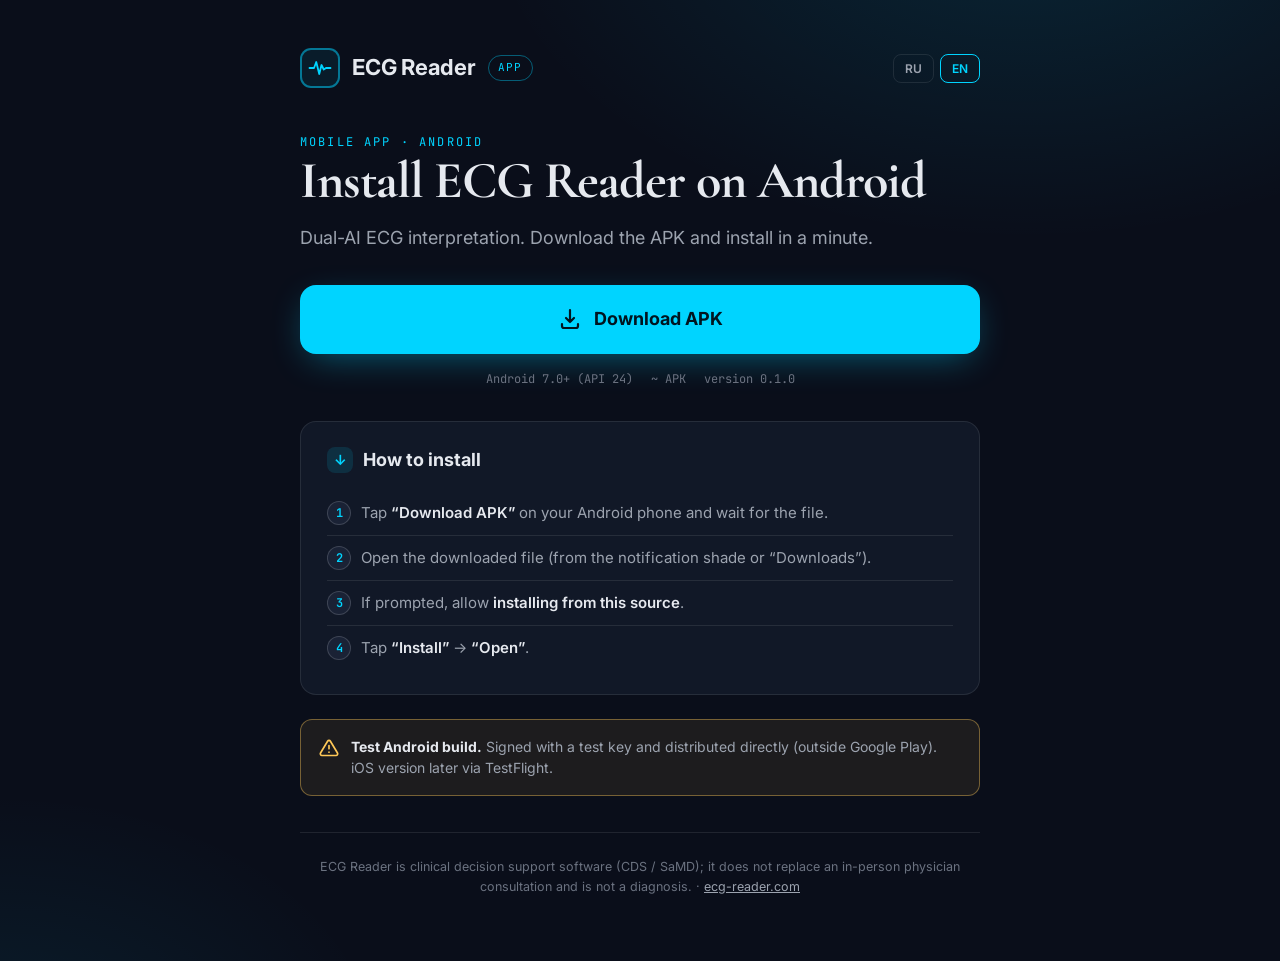
==== download/index.html @ 4a1bd52c "Add /download/ page — Android APK install link" ====
<!DOCTYPE html>
<html lang="ru" dir="ltr">
<head>
  <meta charset="UTF-8" />
  <meta name="viewport" content="width=device-width, initial-scale=1, viewport-fit=cover" />
  <meta name="theme-color" content="#0a0e1a" />
  <title>ECG Reader — установка приложения (Android)</title>
  <meta name="description" content="Скачать и установить мобильное приложение ECG Reader для Android. AI-интерпретация ЭКГ (CDS / SaMD)." />
  <meta name="robots" content="noindex, nofollow" />
  <meta property="og:title" content="ECG Reader — приложение для Android" />
  <meta property="og:description" content="Скачать APK и установить ECG Reader на Android." />
  <meta property="og:image" content="https://ecg-reader.com/og-image.png" />
  <meta property="og:url" content="https://ecg-reader.com/download/" />
  <link rel="icon" type="image/svg+xml" href="../svg/favicon.svg" />
  <link rel="preconnect" href="https://fonts.googleapis.com" />
  <link rel="preconnect" href="https://fonts.gstatic.com" crossorigin />
  <link href="https://fonts.googleapis.com/css2?family=Cormorant+Garamond:wght@600;700&family=Inter:wght@400;500;600;700&family=JetBrains+Mono:wght@500&display=swap" rel="stylesheet" />
  <style>
    :root{
      --bg:#0a0e1a; --bg-elev:#111827; --bg-2:#1a2235; --line:rgba(255,255,255,.09);
      --line-2:rgba(255,255,255,.16); --text:#e6e9ef; --dim:#9ca3af; --muted:#6b7280;
      --accent:#00d4ff; --accent-h:#4ae3ff; --green:#2dd4a0; --amber:#ffc857;
    }
    *{box-sizing:border-box;margin:0;padding:0}
    html{-webkit-text-size-adjust:100%}
    body{
      font-family:Inter,-apple-system,BlinkMacSystemFont,"Segoe UI",sans-serif;
      background:
        radial-gradient(900px 560px at 80% -10%, rgba(0,212,255,.12), transparent 60%),
        radial-gradient(700px 480px at 0% 110%, rgba(0,212,255,.08), transparent 55%),
        var(--bg);
      color:var(--text); min-height:100vh; line-height:1.6;
      -webkit-font-smoothing:antialiased; padding:0 20px;
    }
    .wrap{max-width:680px;margin:0 auto;padding:48px 0 64px}
    .brand{display:flex;align-items:center;gap:12px;margin-bottom:40px}
    .brand .mark{width:40px;height:40px;border:2px solid rgba(0,212,255,.5);border-radius:11px;
      display:flex;align-items:center;justify-content:center;background:rgba(0,212,255,.07)}
    .brand .mark svg{width:24px;height:24px}
    .brand .name{font-size:22px;font-weight:700;letter-spacing:-.01em}
    .brand .tag{font-family:"JetBrains Mono",monospace;font-size:11px;color:var(--accent);
      border:1px solid rgba(0,212,255,.4);border-radius:999px;padding:3px 9px;letter-spacing:.12em}
    .lang{margin-left:auto;display:flex;gap:6px}
    .lang button{background:transparent;border:1px solid var(--line);color:var(--dim);
      font:600 12px Inter;padding:6px 11px;border-radius:8px;cursor:pointer}
    .lang button.on{color:var(--accent);border-color:var(--accent)}
    .kicker{font-family:"JetBrains Mono",monospace;font-size:12px;letter-spacing:.18em;
      text-transform:uppercase;color:var(--accent);margin-bottom:14px}
    h1{font-family:"Cormorant Garamond",Georgia,serif;font-weight:700;font-size:clamp(34px,7vw,52px);
      line-height:1.05;letter-spacing:-.02em;margin-bottom:16px}
    .lead{font-size:18px;color:var(--dim);margin-bottom:32px}
    .dl{
      display:flex;align-items:center;justify-content:center;gap:12px;
      width:100%;padding:20px;border-radius:16px;text-decoration:none;
      background:var(--accent);color:#001520;font-size:18px;font-weight:700;
      box-shadow:0 10px 36px -10px rgba(0,212,255,.45);transition:transform .2s,box-shadow .2s;
    }
    .dl:hover{transform:translateY(-2px);box-shadow:0 16px 44px -10px rgba(0,212,255,.6)}
    .dl svg{width:24px;height:24px}
    .meta-row{display:flex;gap:18px;flex-wrap:wrap;justify-content:center;margin-top:16px;
      font-family:"JetBrains Mono",monospace;font-size:12px;color:var(--muted)}
    .card{background:var(--bg-elev);border:1px solid var(--line);border-radius:16px;
      padding:24px 26px;margin-top:32px}
    .card h2{font-size:18px;font-weight:700;margin-bottom:16px;display:flex;align-items:center;gap:10px}
    .card h2 .n{width:26px;height:26px;flex:none;border-radius:8px;background:rgba(0,212,255,.12);
      color:var(--accent);display:flex;align-items:center;justify-content:center;font-size:14px;font-weight:700}
    ol.steps{list-style:none;counter-reset:s}
    ol.steps li{position:relative;padding:10px 0 10px 34px;color:var(--dim);font-size:15px;border-bottom:1px solid var(--line)}
    ol.steps li:last-child{border-bottom:0}
    ol.steps li::before{counter-increment:s;content:counter(s);position:absolute;left:0;top:10px;
      width:22px;height:22px;border-radius:50%;background:var(--bg-2);border:1px solid var(--line-2);
      color:var(--accent);font:600 12px "JetBrains Mono",monospace;display:flex;align-items:center;justify-content:center}
    ol.steps li b{color:var(--text);font-weight:600}
    .note{display:flex;gap:12px;padding:16px 18px;border-radius:12px;border:1px solid rgba(255,200,87,.4);
      background:rgba(255,200,87,.08);font-size:14px;color:var(--dim);margin-top:24px;line-height:1.55}
    .note svg{flex:none;width:20px;height:20px;color:var(--amber);margin-top:2px}
    .note b{color:var(--text)}
    .disclaimer{font-size:12.5px;color:var(--muted);text-align:center;margin-top:36px;line-height:1.6;
      border-top:1px solid var(--line);padding-top:24px}
    .disclaimer a{color:var(--dim)}
    [hidden]{display:none!important}
  </style>
</head>
<body>
  <div class="wrap">
    <div class="brand">
      <span class="mark"><svg viewBox="0 0 32 32" fill="none" stroke="#00d4ff" stroke-width="2.4" stroke-linecap="round" stroke-linejoin="round"><path d="M2 16 L8 16 L11 8 L15 24 L18 12 L21 18 L24 16 L30 16"/></svg></span>
      <span class="name">ECG Reader</span>
      <span class="tag">APP</span>
      <span class="lang">
        <button data-l="ru" class="on">RU</button>
        <button data-l="en">EN</button>
      </span>
    </div>

    <span class="kicker" data-t="kicker">Мобильное приложение · Android</span>
    <h1 data-t="title">Установка ECG Reader на Android</h1>
    <p class="lead" data-t="lead">AI-интерпретация ЭКГ с двойным консенсусом. Скачайте APK и установите за минуту.</p>

    <a class="dl" id="dl-btn" href="https://github.com/aslankaa1-droid/ecg-reader-com/releases/latest/download/ECG-Reader.apk">
      <svg viewBox="0 0 24 24" fill="none" stroke="currentColor" stroke-width="2.2" stroke-linecap="round" stroke-linejoin="round"><path d="M12 3v12m0 0l-4-4m4 4l4-4M4 17v2a2 2 0 0 0 2 2h12a2 2 0 0 0 2-2v-2"/></svg>
      <span data-t="dl">Скачать APK</span>
    </a>
    <div class="meta-row">
      <span data-t="m_os">Android 7.0+ (API 24)</span>
      <span id="dl-size">~ APK</span>
      <span data-t="m_ver">версия 0.1.0</span>
    </div>

    <div class="card">
      <h2><span class="n">↓</span><span data-t="how">Как установить</span></h2>
      <ol class="steps">
        <li data-t="s1">Нажмите <b>«Скачать APK»</b> на Android-телефоне и дождитесь загрузки файла.</li>
        <li data-t="s2">Откройте загруженный файл (из шторки уведомлений или «Загрузки»).</li>
        <li data-t="s3">Если появится запрос — разрешите <b>установку из этого источника</b> (Настройки → откроется автоматически).</li>
        <li data-t="s4">Нажмите <b>«Установить»</b> → <b>«Открыть»</b>.</li>
      </ol>
    </div>

    <div class="note">
      <svg viewBox="0 0 24 24" fill="none" stroke="currentColor" stroke-width="2" stroke-linecap="round" stroke-linejoin="round"><path d="M10.29 3.86 1.82 18a2 2 0 0 0 1.71 3h16.94a2 2 0 0 0 1.71-3L13.71 3.86a2 2 0 0 0-3.42 0z"/><path d="M12 9v4M12 17h.01"/></svg>
      <span data-t="note"><b>Android-сборка для тестирования.</b> Приложение подписано тестовым ключом и распространяется напрямую (вне Google Play). Версия для iOS — позже через TestFlight.</span>
    </div>

    <p class="disclaimer" data-t="disc">ECG Reader — программное средство клинической поддержки принятия решений (CDS / SaMD), не заменяет очную консультацию врача и не является постановкой диагноза. · <a href="https://ecg-reader.com/">ecg-reader.com</a></p>
  </div>

  <script>
    var I18N = {
      ru:{kicker:"Мобильное приложение · Android",title:"Установка ECG Reader на Android",
        lead:"AI-интерпретация ЭКГ с двойным консенсусом. Скачайте APK и установите за минуту.",
        dl:"Скачать APK",m_os:"Android 7.0+ (API 24)",m_ver:"версия 0.1.0",how:"Как установить",
        s1:"Нажмите <b>«Скачать APK»</b> на Android-телефоне и дождитесь загрузки файла.",
        s2:"Откройте загруженный файл (из шторки уведомлений или «Загрузки»).",
        s3:"Если появится запрос — разрешите <b>установку из этого источника</b>.",
        s4:"Нажмите <b>«Установить»</b> → <b>«Открыть»</b>.",
        note:"<b>Android-сборка для тестирования.</b> Приложение подписано тестовым ключом и распространяется напрямую (вне Google Play). Версия для iOS — позже через TestFlight.",
        disc:"ECG Reader — программное средство клинической поддержки принятия решений (CDS / SaMD), не заменяет очную консультацию врача и не является постановкой диагноза. · <a href=\"https://ecg-reader.com/\">ecg-reader.com</a>"},
      en:{kicker:"Mobile app · Android",title:"Install ECG Reader on Android",
        lead:"Dual-AI ECG interpretation. Download the APK and install in a minute.",
        dl:"Download APK",m_os:"Android 7.0+ (API 24)",m_ver:"version 0.1.0",how:"How to install",
        s1:"Tap <b>“Download APK”</b> on your Android phone and wait for the file.",
        s2:"Open the downloaded file (from the notification shade or “Downloads”).",
        s3:"If prompted, allow <b>installing from this source</b>.",
        s4:"Tap <b>“Install”</b> → <b>“Open”</b>.",
        note:"<b>Test Android build.</b> Signed with a test key and distributed directly (outside Google Play). iOS version later via TestFlight.",
        disc:"ECG Reader is clinical decision support software (CDS / SaMD); it does not replace an in-person physician consultation and is not a diagnosis. · <a href=\"https://ecg-reader.com/\">ecg-reader.com</a>"}
    };
    function apply(l){
      document.documentElement.lang=l;
      document.querySelectorAll("[data-t]").forEach(function(e){var v=I18N[l][e.getAttribute("data-t")];if(v!=null)e.innerHTML=v;});
      document.querySelectorAll(".lang button").forEach(function(b){b.classList.toggle("on",b.dataset.l===l);});
    }
    document.querySelector(".lang").addEventListener("click",function(e){var b=e.target.closest("button");if(b)apply(b.dataset.l);});
    apply((navigator.language||"ru").slice(0,2)==="en"?"en":"ru");
  </script>
</body>
</html>
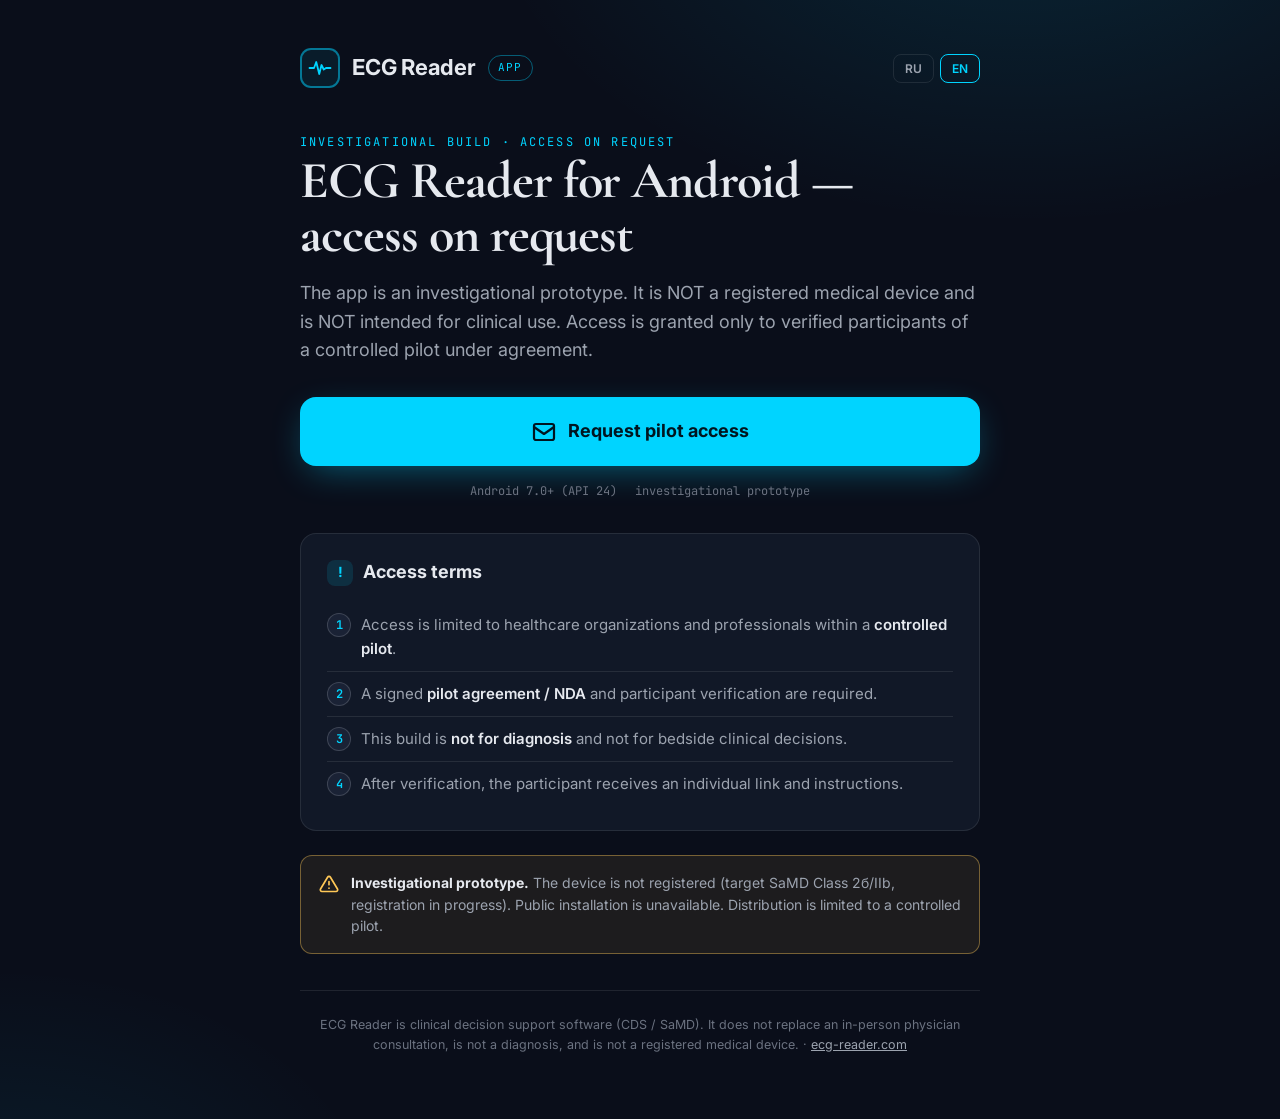
==== commit d6fa4a77: "Правки по итогам международной экспертизы: убраны недостигнутые метрики и outcome-заявления - hero: " ====
--- a/download/index.html
+++ b/download/index.html
@@ -4,11 +4,11 @@
   <meta charset="UTF-8" />
   <meta name="viewport" content="width=device-width, initial-scale=1, viewport-fit=cover" />
   <meta name="theme-color" content="#0a0e1a" />
-  <title>ECG Reader — установка приложения (Android)</title>
-  <meta name="description" content="Скачать и установить мобильное приложение ECG Reader для Android. AI-интерпретация ЭКГ (CDS / SaMD)." />
+  <title>ECG Reader — доступ к исследовательской сборке (Android)</title>
+  <meta name="description" content="ECG Reader для Android — исследовательский прототип, доступ по запросу в рамках контролируемого пилота. Не зарегистрировано как медицинское изделие." />
   <meta name="robots" content="noindex, nofollow" />
-  <meta property="og:title" content="ECG Reader — приложение для Android" />
-  <meta property="og:description" content="Скачать APK и установить ECG Reader на Android." />
+  <meta property="og:title" content="ECG Reader — доступ по запросу" />
+  <meta property="og:description" content="Исследовательский прототип. Доступ только участникам контролируемого пилота под соглашением." />
   <meta property="og:image" content="https://ecg-reader.com/og-image.png" />
   <meta property="og:url" content="https://ecg-reader.com/download/" />
   <link rel="icon" type="image/svg+xml" href="../svg/favicon.svg" />
@@ -93,58 +93,57 @@
       </span>
     </div>
 
-    <span class="kicker" data-t="kicker">Мобильное приложение · Android</span>
-    <h1 data-t="title">Установка ECG Reader на Android</h1>
-    <p class="lead" data-t="lead">AI-интерпретация ЭКГ с двойным консенсусом. Скачайте APK и установите за минуту.</p>
+    <span class="kicker" data-t="kicker">Исследовательская сборка · доступ по запросу</span>
+    <h1 data-t="title">ECG Reader для Android — доступ по запросу</h1>
+    <p class="lead" data-t="lead">Приложение — исследовательский прототип. Не зарегистрировано как медицинское изделие и не предназначено для клинического применения. Доступ предоставляется только верифицированным участникам контролируемого пилота под соглашением.</p>
 
-    <a class="dl" id="dl-btn" href="https://github.com/aslankaa1-droid/ecg-reader-com/releases/latest/download/ECG-Reader.apk">
-      <svg viewBox="0 0 24 24" fill="none" stroke="currentColor" stroke-width="2.2" stroke-linecap="round" stroke-linejoin="round"><path d="M12 3v12m0 0l-4-4m4 4l4-4M4 17v2a2 2 0 0 0 2 2h12a2 2 0 0 0 2-2v-2"/></svg>
-      <span data-t="dl">Скачать APK</span>
+    <a class="dl" id="dl-btn" href="mailto:aslankaa@yandex.ru?subject=ECG%20Reader%20%E2%80%94%20%D0%B7%D0%B0%D0%BF%D1%80%D0%BE%D1%81%20%D0%B4%D0%BE%D1%81%D1%82%D1%83%D0%BF%D0%B0%20%D0%BA%20%D0%BF%D0%B8%D0%BB%D0%BE%D1%82%D1%83">
+      <svg viewBox="0 0 24 24" fill="none" stroke="currentColor" stroke-width="2.2" stroke-linecap="round" stroke-linejoin="round"><rect x="2" y="4" width="20" height="16" rx="2"/><path d="M22 7l-10 7L2 7"/></svg>
+      <span data-t="dl">Запросить доступ к пилоту</span>
     </a>
     <div class="meta-row">
       <span data-t="m_os">Android 7.0+ (API 24)</span>
-      <span id="dl-size">~ APK</span>
-      <span data-t="m_ver">версия 0.1.0</span>
+      <span data-t="m_ver">исследовательский прототип</span>
     </div>
 
     <div class="card">
-      <h2><span class="n">↓</span><span data-t="how">Как установить</span></h2>
+      <h2><span class="n">!</span><span data-t="how">Условия доступа</span></h2>
       <ol class="steps">
-        <li data-t="s1">Нажмите <b>«Скачать APK»</b> на Android-телефоне и дождитесь загрузки файла.</li>
-        <li data-t="s2">Откройте загруженный файл (из шторки уведомлений или «Загрузки»).</li>
-        <li data-t="s3">Если появится запрос — разрешите <b>установку из этого источника</b> (Настройки → откроется автоматически).</li>
-        <li data-t="s4">Нажмите <b>«Установить»</b> → <b>«Открыть»</b>.</li>
+        <li data-t="s1">Доступ — только для медицинских организаций и специалистов в рамках <b>контролируемого пилота</b>.</li>
+        <li data-t="s2">Требуется подписанное <b>соглашение о пилоте / NDA</b> и подтверждение профиля участника.</li>
+        <li data-t="s3">Сборка <b>не для постановки диагноза</b> и не для клинических решений у постели пациента.</li>
+        <li data-t="s4">После верификации участнику направляется индивидуальная ссылка и инструкция.</li>
       </ol>
     </div>
 
     <div class="note">
       <svg viewBox="0 0 24 24" fill="none" stroke="currentColor" stroke-width="2" stroke-linecap="round" stroke-linejoin="round"><path d="M10.29 3.86 1.82 18a2 2 0 0 0 1.71 3h16.94a2 2 0 0 0 1.71-3L13.71 3.86a2 2 0 0 0-3.42 0z"/><path d="M12 9v4M12 17h.01"/></svg>
-      <span data-t="note"><b>Android-сборка для тестирования.</b> Приложение подписано тестовым ключом и распространяется напрямую (вне Google Play). Версия для iOS — позже через TestFlight.</span>
+      <span data-t="note"><b>Исследовательский прототип.</b> Изделие не зарегистрировано (целевой класс SaMD 2б/IIb, регистрация в процессе). Публичная установка недоступна. Распространение — только в рамках контролируемого пилота.</span>
     </div>
 
-    <p class="disclaimer" data-t="disc">ECG Reader — программное средство клинической поддержки принятия решений (CDS / SaMD), не заменяет очную консультацию врача и не является постановкой диагноза. · <a href="https://ecg-reader.com/">ecg-reader.com</a></p>
+    <p class="disclaimer" data-t="disc">ECG Reader — программное средство поддержки решений врача (CDS / SaMD). Не заменяет очную консультацию врача, не является постановкой диагноза и не зарегистрировано как медицинское изделие. · <a href="https://ecg-reader.com/">ecg-reader.com</a></p>
   </div>
 
   <script>
     var I18N = {
-      ru:{kicker:"Мобильное приложение · Android",title:"Установка ECG Reader на Android",
-        lead:"AI-интерпретация ЭКГ с двойным консенсусом. Скачайте APK и установите за минуту.",
-        dl:"Скачать APK",m_os:"Android 7.0+ (API 24)",m_ver:"версия 0.1.0",how:"Как установить",
-        s1:"Нажмите <b>«Скачать APK»</b> на Android-телефоне и дождитесь загрузки файла.",
-        s2:"Откройте загруженный файл (из шторки уведомлений или «Загрузки»).",
-        s3:"Если появится запрос — разрешите <b>установку из этого источника</b>.",
-        s4:"Нажмите <b>«Установить»</b> → <b>«Открыть»</b>.",
-        note:"<b>Android-сборка для тестирования.</b> Приложение подписано тестовым ключом и распространяется напрямую (вне Google Play). Версия для iOS — позже через TestFlight.",
-        disc:"ECG Reader — программное средство клинической поддержки принятия решений (CDS / SaMD), не заменяет очную консультацию врача и не является постановкой диагноза. · <a href=\"https://ecg-reader.com/\">ecg-reader.com</a>"},
-      en:{kicker:"Mobile app · Android",title:"Install ECG Reader on Android",
-        lead:"Dual-AI ECG interpretation. Download the APK and install in a minute.",
-        dl:"Download APK",m_os:"Android 7.0+ (API 24)",m_ver:"version 0.1.0",how:"How to install",
-        s1:"Tap <b>“Download APK”</b> on your Android phone and wait for the file.",
-        s2:"Open the downloaded file (from the notification shade or “Downloads”).",
-        s3:"If prompted, allow <b>installing from this source</b>.",
-        s4:"Tap <b>“Install”</b> → <b>“Open”</b>.",
-        note:"<b>Test Android build.</b> Signed with a test key and distributed directly (outside Google Play). iOS version later via TestFlight.",
-        disc:"ECG Reader is clinical decision support software (CDS / SaMD); it does not replace an in-person physician consultation and is not a diagnosis. · <a href=\"https://ecg-reader.com/\">ecg-reader.com</a>"}
+      ru:{kicker:"Исследовательская сборка · доступ по запросу",title:"ECG Reader для Android — доступ по запросу",
+        lead:"Приложение — исследовательский прототип. Не зарегистрировано как медицинское изделие и не предназначено для клинического применения. Доступ предоставляется только верифицированным участникам контролируемого пилота под соглашением.",
+        dl:"Запросить доступ к пилоту",m_os:"Android 7.0+ (API 24)",m_ver:"исследовательский прототип",how:"Условия доступа",
+        s1:"Доступ — только для медицинских организаций и специалистов в рамках <b>контролируемого пилота</b>.",
+        s2:"Требуется подписанное <b>соглашение о пилоте / NDA</b> и подтверждение профиля участника.",
+        s3:"Сборка <b>не для постановки диагноза</b> и не для клинических решений у постели пациента.",
+        s4:"После верификации участнику направляется индивидуальная ссылка и инструкция.",
+        note:"<b>Исследовательский прототип.</b> Изделие не зарегистрировано (целевой класс SaMD 2б/IIb, регистрация в процессе). Публичная установка недоступна. Распространение — только в рамках контролируемого пилота.",
+        disc:"ECG Reader — программное средство поддержки решений врача (CDS / SaMD). Не заменяет очную консультацию врача, не является постановкой диагноза и не зарегистрировано как медицинское изделие. · <a href=\"https://ecg-reader.com/\">ecg-reader.com</a>"},
+      en:{kicker:"Investigational build · access on request",title:"ECG Reader for Android — access on request",
+        lead:"The app is an investigational prototype. It is NOT a registered medical device and is NOT intended for clinical use. Access is granted only to verified participants of a controlled pilot under agreement.",
+        dl:"Request pilot access",m_os:"Android 7.0+ (API 24)",m_ver:"investigational prototype",how:"Access terms",
+        s1:"Access is limited to healthcare organizations and professionals within a <b>controlled pilot</b>.",
+        s2:"A signed <b>pilot agreement / NDA</b> and participant verification are required.",
+        s3:"This build is <b>not for diagnosis</b> and not for bedside clinical decisions.",
+        s4:"After verification, the participant receives an individual link and instructions.",
+        note:"<b>Investigational prototype.</b> The device is not registered (target SaMD Class 2б/IIb, registration in progress). Public installation is unavailable. Distribution is limited to a controlled pilot.",
+        disc:"ECG Reader is clinical decision support software (CDS / SaMD). It does not replace an in-person physician consultation, is not a diagnosis, and is not a registered medical device. · <a href=\"https://ecg-reader.com/\">ecg-reader.com</a>"}
     };
     function apply(l){
       document.documentElement.lang=l;
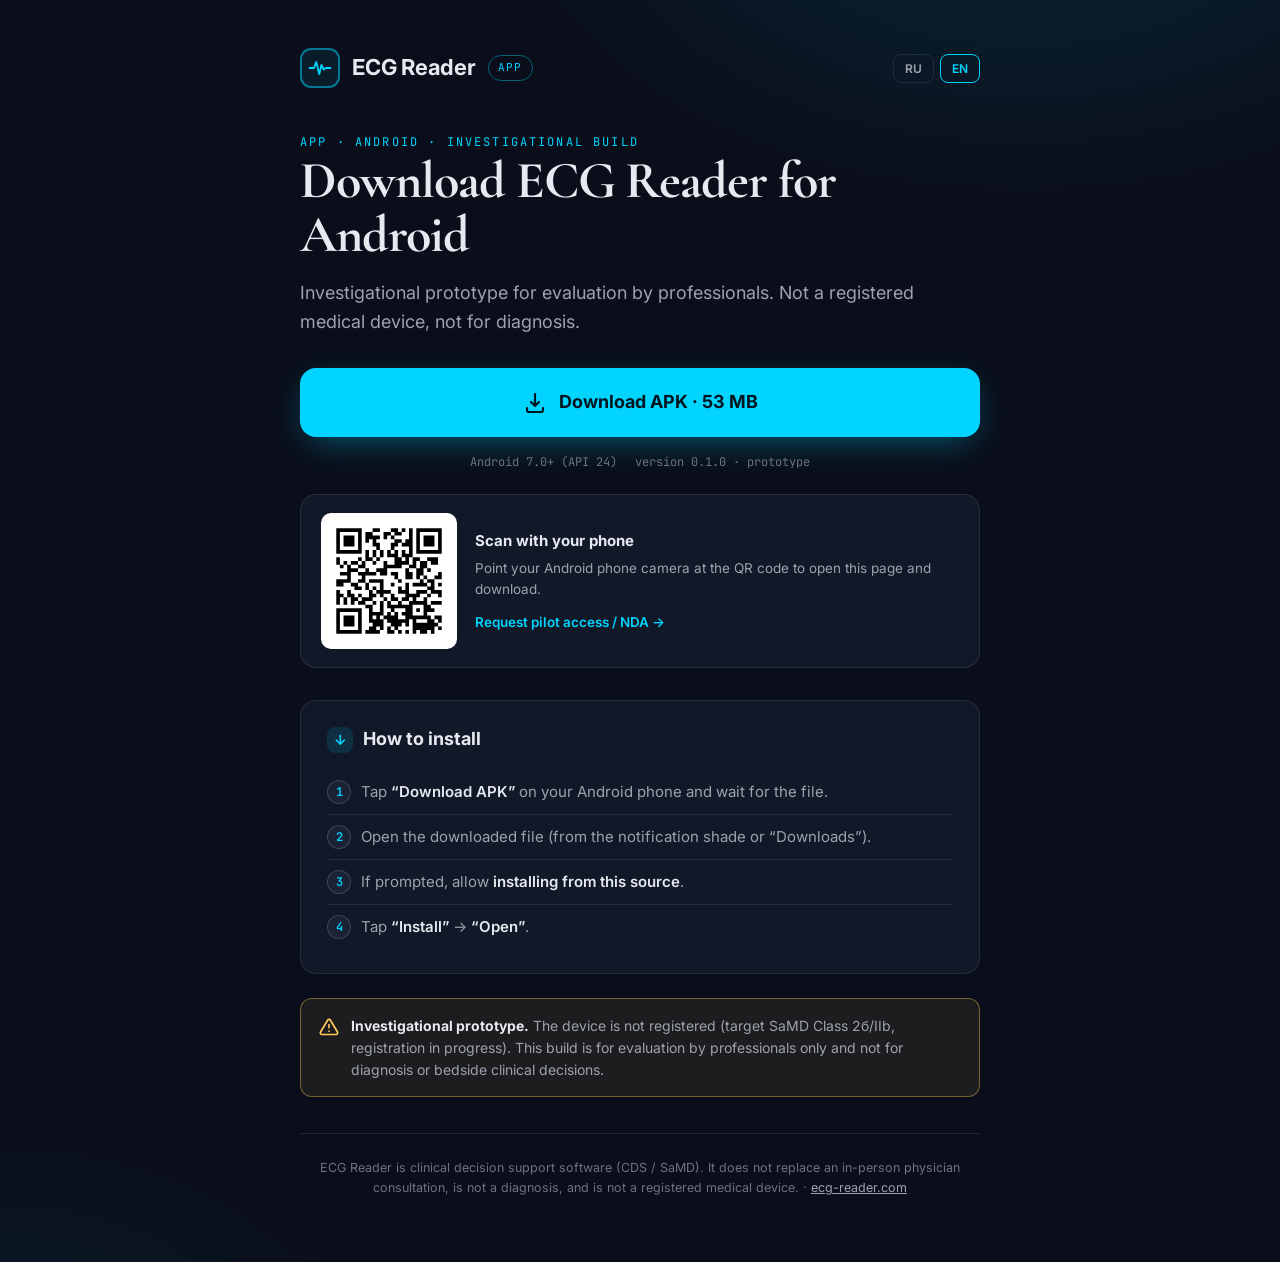
==== commit 56d56f9f: "Скачивание APK: прямая кнопка + QR на /download/, плавающая иконка приложения на главной, зацикленна" ====
--- a/download/index.html
+++ b/download/index.html
@@ -78,6 +78,14 @@
     .disclaimer{font-size:12.5px;color:var(--muted);text-align:center;margin-top:36px;line-height:1.6;
       border-top:1px solid var(--line);padding-top:24px}
     .disclaimer a{color:var(--dim)}
+    .qr-card{display:flex;gap:18px;align-items:center;background:var(--bg-elev);border:1px solid var(--line);border-radius:16px;padding:18px 20px;margin-top:22px}
+    .qr-img{flex:none;background:#fff;border-radius:10px;padding:8px;line-height:0}
+    .qr-img img{display:block;width:120px;height:120px}
+    .qr-txt b{font-size:15px;color:var(--text)}
+    .qr-txt p{font-size:13.5px;color:var(--dim);margin:4px 0 8px}
+    .qr-req{color:var(--accent);font-size:13.5px;font-weight:600;text-decoration:none}
+    .qr-req:hover{text-decoration:underline}
+    @media(max-width:520px){.qr-card{flex-direction:column;text-align:center;align-items:center}}
     [hidden]{display:none!important}
   </style>
 </head>
@@ -93,32 +101,41 @@
       </span>
     </div>
 
-    <span class="kicker" data-t="kicker">Исследовательская сборка · доступ по запросу</span>
-    <h1 data-t="title">ECG Reader для Android — доступ по запросу</h1>
-    <p class="lead" data-t="lead">Приложение — исследовательский прототип. Не зарегистрировано как медицинское изделие и не предназначено для клинического применения. Доступ предоставляется только верифицированным участникам контролируемого пилота под соглашением.</p>
+    <span class="kicker" data-t="kicker">Приложение · Android · исследовательская сборка</span>
+    <h1 data-t="title">Скачать ECG Reader для Android</h1>
+    <p class="lead" data-t="lead">Исследовательский прототип для ознакомления специалистами. Не зарегистрированное медицинское изделие, не для постановки диагноза.</p>
 
-    <a class="dl" id="dl-btn" href="mailto:aslankaa@yandex.ru?subject=ECG%20Reader%20%E2%80%94%20%D0%B7%D0%B0%D0%BF%D1%80%D0%BE%D1%81%20%D0%B4%D0%BE%D1%81%D1%82%D1%83%D0%BF%D0%B0%20%D0%BA%20%D0%BF%D0%B8%D0%BB%D0%BE%D1%82%D1%83">
-      <svg viewBox="0 0 24 24" fill="none" stroke="currentColor" stroke-width="2.2" stroke-linecap="round" stroke-linejoin="round"><rect x="2" y="4" width="20" height="16" rx="2"/><path d="M22 7l-10 7L2 7"/></svg>
-      <span data-t="dl">Запросить доступ к пилоту</span>
+    <a class="dl" id="dl-btn" href="https://github.com/aslankaa1-droid/ecg-reader-com/releases/latest/download/ECG-Reader.apk">
+      <svg viewBox="0 0 24 24" fill="none" stroke="currentColor" stroke-width="2.2" stroke-linecap="round" stroke-linejoin="round"><path d="M12 3v12m0 0l-4-4m4 4l4-4M4 17v2a2 2 0 0 0 2 2h12a2 2 0 0 0 2-2v-2"/></svg>
+      <span data-t="dl">Скачать APK · 53 МБ</span>
     </a>
     <div class="meta-row">
       <span data-t="m_os">Android 7.0+ (API 24)</span>
-      <span data-t="m_ver">исследовательский прототип</span>
+      <span data-t="m_ver">версия 0.1.0 · прототип</span>
+    </div>
+
+    <div class="qr-card">
+      <span class="qr-img"><img src="../svg/qr-download.svg" width="120" height="120" alt="QR" /></span>
+      <div class="qr-txt">
+        <b data-t="qr_t">Сканируйте телефоном</b>
+        <p data-t="qr_d">Наведите камеру Android-телефона на QR-код — откроется эта страница для скачивания.</p>
+        <a class="qr-req" data-t="req" href="mailto:aslankaa@yandex.ru?subject=ECG%20Reader%20%E2%80%94%20%D0%BF%D0%B8%D0%BB%D0%BE%D1%82">Запросить доступ к пилоту / NDA →</a>
+      </div>
     </div>
 
     <div class="card">
-      <h2><span class="n">!</span><span data-t="how">Условия доступа</span></h2>
+      <h2><span class="n">↓</span><span data-t="how">Как установить</span></h2>
       <ol class="steps">
-        <li data-t="s1">Доступ — только для медицинских организаций и специалистов в рамках <b>контролируемого пилота</b>.</li>
-        <li data-t="s2">Требуется подписанное <b>соглашение о пилоте / NDA</b> и подтверждение профиля участника.</li>
-        <li data-t="s3">Сборка <b>не для постановки диагноза</b> и не для клинических решений у постели пациента.</li>
-        <li data-t="s4">После верификации участнику направляется индивидуальная ссылка и инструкция.</li>
+        <li data-t="s1">Нажмите <b>«Скачать APK»</b> на Android-телефоне и дождитесь загрузки файла.</li>
+        <li data-t="s2">Откройте загруженный файл (из шторки уведомлений или «Загрузки»).</li>
+        <li data-t="s3">Если появится запрос — разрешите <b>установку из этого источника</b>.</li>
+        <li data-t="s4">Нажмите <b>«Установить»</b> → <b>«Открыть»</b>.</li>
       </ol>
     </div>
 
     <div class="note">
       <svg viewBox="0 0 24 24" fill="none" stroke="currentColor" stroke-width="2" stroke-linecap="round" stroke-linejoin="round"><path d="M10.29 3.86 1.82 18a2 2 0 0 0 1.71 3h16.94a2 2 0 0 0 1.71-3L13.71 3.86a2 2 0 0 0-3.42 0z"/><path d="M12 9v4M12 17h.01"/></svg>
-      <span data-t="note"><b>Исследовательский прототип.</b> Изделие не зарегистрировано (целевой класс SaMD 2б/IIb, регистрация в процессе). Публичная установка недоступна. Распространение — только в рамках контролируемого пилота.</span>
+      <span data-t="note"><b>Исследовательский прототип.</b> Изделие не зарегистрировано (целевой класс SaMD 2б/IIb, регистрация в процессе). Сборка предназначена только для ознакомления специалистами и не для постановки диагноза или клинических решений у постели пациента.</span>
     </div>
 
     <p class="disclaimer" data-t="disc">ECG Reader — программное средство поддержки решений врача (CDS / SaMD). Не заменяет очную консультацию врача, не является постановкой диагноза и не зарегистрировано как медицинское изделие. · <a href="https://ecg-reader.com/">ecg-reader.com</a></p>
@@ -126,23 +143,29 @@
 
   <script>
     var I18N = {
-      ru:{kicker:"Исследовательская сборка · доступ по запросу",title:"ECG Reader для Android — доступ по запросу",
-        lead:"Приложение — исследовательский прототип. Не зарегистрировано как медицинское изделие и не предназначено для клинического применения. Доступ предоставляется только верифицированным участникам контролируемого пилота под соглашением.",
-        dl:"Запросить доступ к пилоту",m_os:"Android 7.0+ (API 24)",m_ver:"исследовательский прототип",how:"Условия доступа",
-        s1:"Доступ — только для медицинских организаций и специалистов в рамках <b>контролируемого пилота</b>.",
-        s2:"Требуется подписанное <b>соглашение о пилоте / NDA</b> и подтверждение профиля участника.",
-        s3:"Сборка <b>не для постановки диагноза</b> и не для клинических решений у постели пациента.",
-        s4:"После верификации участнику направляется индивидуальная ссылка и инструкция.",
-        note:"<b>Исследовательский прототип.</b> Изделие не зарегистрировано (целевой класс SaMD 2б/IIb, регистрация в процессе). Публичная установка недоступна. Распространение — только в рамках контролируемого пилота.",
+      ru:{kicker:"Приложение · Android · исследовательская сборка",title:"Скачать ECG Reader для Android",
+        lead:"Исследовательский прототип для ознакомления специалистами. Не зарегистрированное медицинское изделие, не для постановки диагноза.",
+        dl:"Скачать APK · 53 МБ",m_os:"Android 7.0+ (API 24)",m_ver:"версия 0.1.0 · прототип",how:"Как установить",
+        qr_t:"Сканируйте телефоном",
+        qr_d:"Наведите камеру Android-телефона на QR-код — откроется эта страница для скачивания.",
+        req:"Запросить доступ к пилоту / NDA →",
+        s1:"Нажмите <b>«Скачать APK»</b> на Android-телефоне и дождитесь загрузки файла.",
+        s2:"Откройте загруженный файл (из шторки уведомлений или «Загрузки»).",
+        s3:"Если появится запрос — разрешите <b>установку из этого источника</b>.",
+        s4:"Нажмите <b>«Установить»</b> → <b>«Открыть»</b>.",
+        note:"<b>Исследовательский прототип.</b> Изделие не зарегистрировано (целевой класс SaMD 2б/IIb, регистрация в процессе). Сборка предназначена только для ознакомления специалистами и не для постановки диагноза или клинических решений у постели пациента.",
         disc:"ECG Reader — программное средство поддержки решений врача (CDS / SaMD). Не заменяет очную консультацию врача, не является постановкой диагноза и не зарегистрировано как медицинское изделие. · <a href=\"https://ecg-reader.com/\">ecg-reader.com</a>"},
-      en:{kicker:"Investigational build · access on request",title:"ECG Reader for Android — access on request",
-        lead:"The app is an investigational prototype. It is NOT a registered medical device and is NOT intended for clinical use. Access is granted only to verified participants of a controlled pilot under agreement.",
-        dl:"Request pilot access",m_os:"Android 7.0+ (API 24)",m_ver:"investigational prototype",how:"Access terms",
-        s1:"Access is limited to healthcare organizations and professionals within a <b>controlled pilot</b>.",
-        s2:"A signed <b>pilot agreement / NDA</b> and participant verification are required.",
-        s3:"This build is <b>not for diagnosis</b> and not for bedside clinical decisions.",
-        s4:"After verification, the participant receives an individual link and instructions.",
-        note:"<b>Investigational prototype.</b> The device is not registered (target SaMD Class 2б/IIb, registration in progress). Public installation is unavailable. Distribution is limited to a controlled pilot.",
+      en:{kicker:"App · Android · investigational build",title:"Download ECG Reader for Android",
+        lead:"Investigational prototype for evaluation by professionals. Not a registered medical device, not for diagnosis.",
+        dl:"Download APK · 53 MB",m_os:"Android 7.0+ (API 24)",m_ver:"version 0.1.0 · prototype",how:"How to install",
+        qr_t:"Scan with your phone",
+        qr_d:"Point your Android phone camera at the QR code to open this page and download.",
+        req:"Request pilot access / NDA →",
+        s1:"Tap <b>“Download APK”</b> on your Android phone and wait for the file.",
+        s2:"Open the downloaded file (from the notification shade or “Downloads”).",
+        s3:"If prompted, allow <b>installing from this source</b>.",
+        s4:"Tap <b>“Install”</b> → <b>“Open”</b>.",
+        note:"<b>Investigational prototype.</b> The device is not registered (target SaMD Class 2б/IIb, registration in progress). This build is for evaluation by professionals only and not for diagnosis or bedside clinical decisions.",
         disc:"ECG Reader is clinical decision support software (CDS / SaMD). It does not replace an in-person physician consultation, is not a diagnosis, and is not a registered medical device. · <a href=\"https://ecg-reader.com/\">ecg-reader.com</a>"}
     };
     function apply(l){
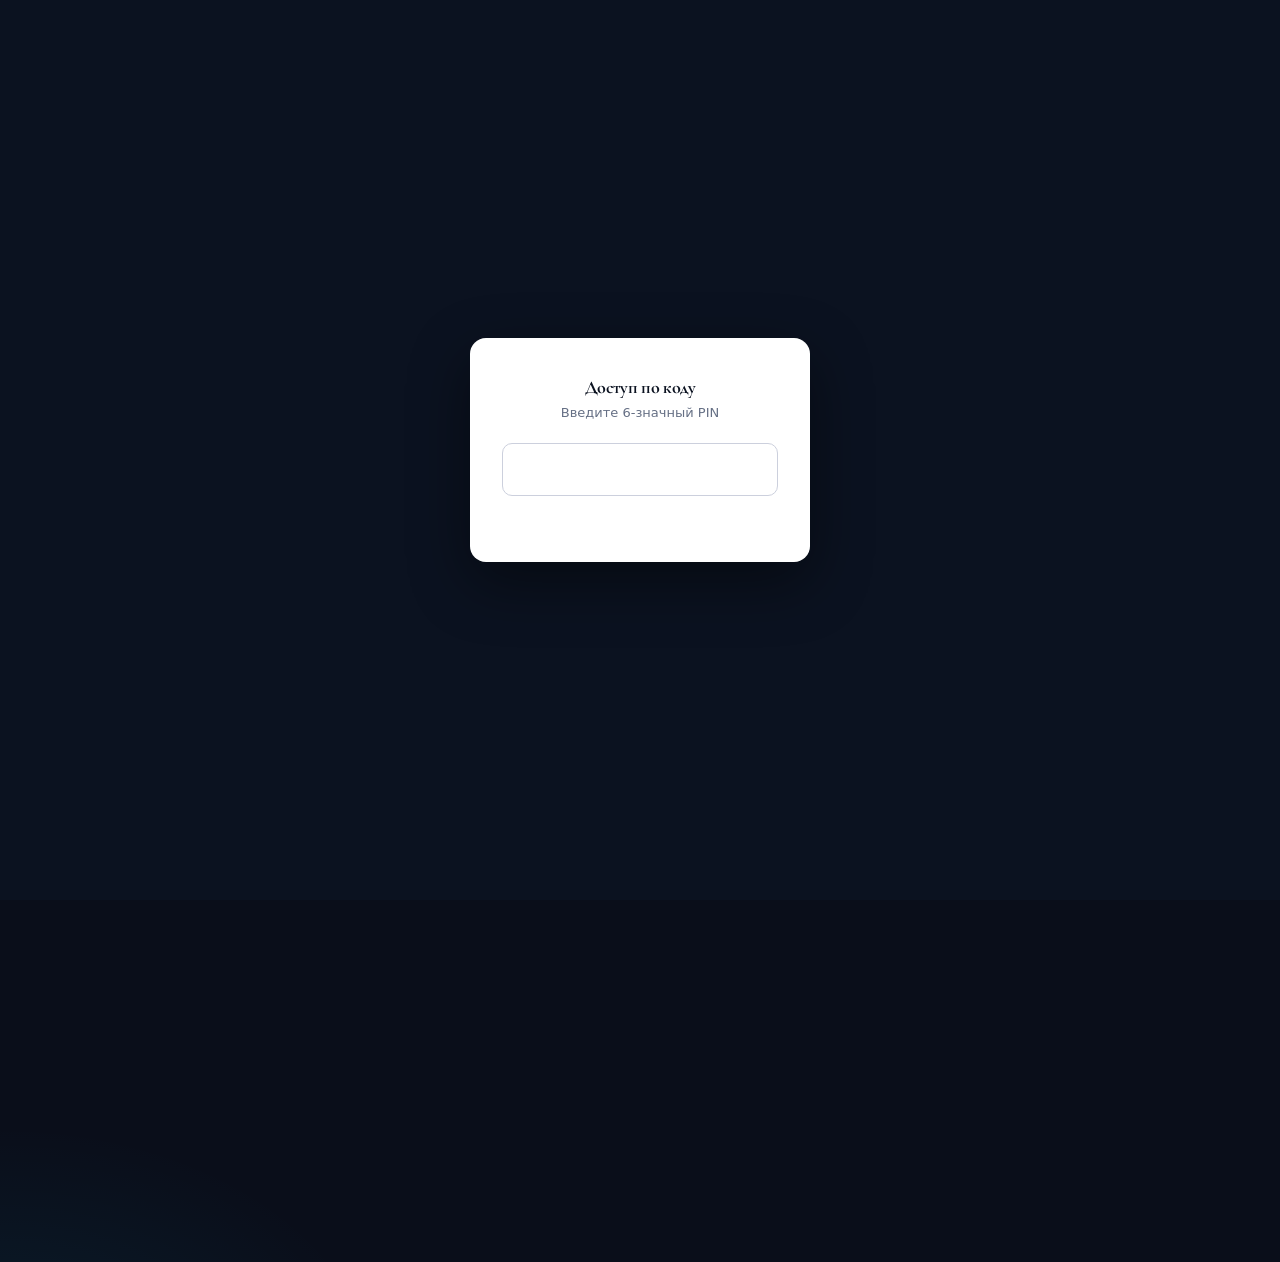
==== commit d0067421: "Add access gate" ====
--- a/download/index.html
+++ b/download/index.html
@@ -1,6 +1,7 @@
 <!DOCTYPE html>
 <html lang="ru" dir="ltr">
 <head>
+<script src="/gate.js"></script>
   <meta charset="UTF-8" />
   <meta name="viewport" content="width=device-width, initial-scale=1, viewport-fit=cover" />
   <meta name="theme-color" content="#0a0e1a" />
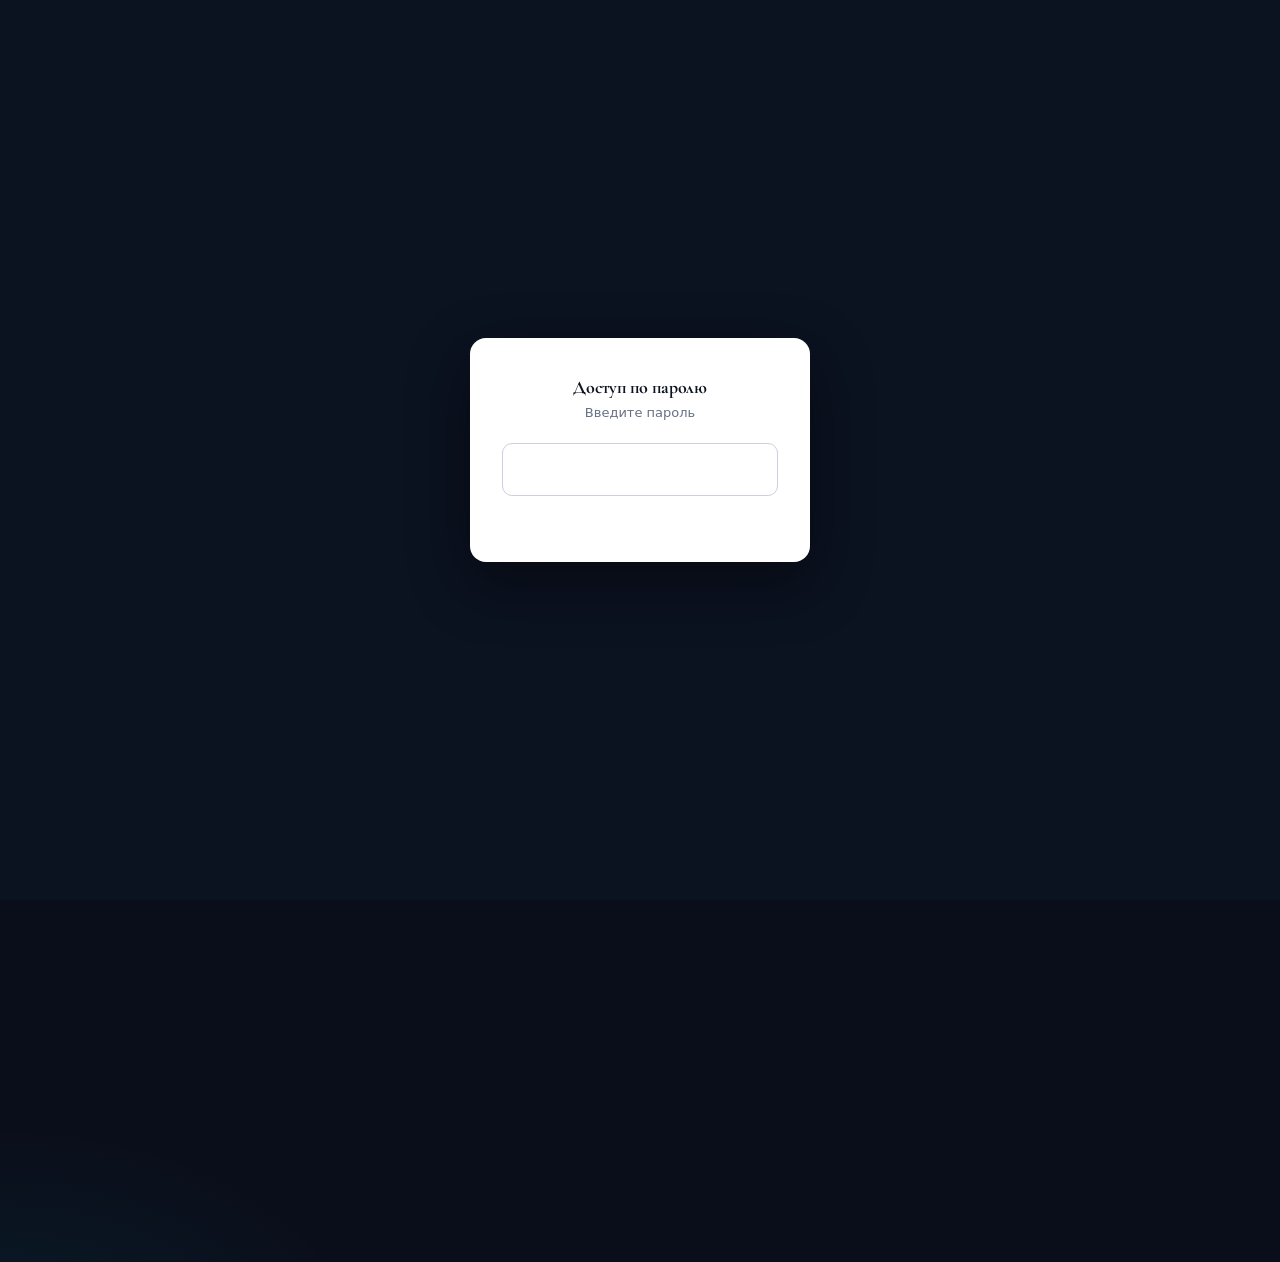
==== commit 40437f2d: "Соответствие законодательству РФ (2026-09-21): шрифты/скрипты с сайта вместо Google и зарубежных CDN" ====
--- a/download/index.html
+++ b/download/index.html
@@ -13,9 +13,7 @@
   <meta property="og:image" content="https://ecg-reader.com/og-image.png" />
   <meta property="og:url" content="https://ecg-reader.com/download/" />
   <link rel="icon" type="image/svg+xml" href="../svg/favicon.svg" />
-  <link rel="preconnect" href="https://fonts.googleapis.com" />
-  <link rel="preconnect" href="https://fonts.gstatic.com" crossorigin />
-  <link href="https://fonts.googleapis.com/css2?family=Cormorant+Garamond:wght@600;700&family=Inter:wght@400;500;600;700&family=JetBrains+Mono:wght@500&display=swap" rel="stylesheet" />
+  <link href="../_fonts/g_8f381b9d69.css" rel="stylesheet" />
   <style>
     :root{
       --bg:#0a0e1a; --bg-elev:#111827; --bg-2:#1a2235; --line:rgba(255,255,255,.09);
--- a/_fonts/g_8f381b9d69.css
+++ b/_fonts/g_8f381b9d69.css
@@ -0,0 +1,396 @@
+/* cyrillic-ext */
+@font-face {
+  font-family: 'Cormorant Garamond';
+  font-style: normal;
+  font-weight: 600;
+  font-display: swap;
+  src: url(co3bmX5slCNuHLi8bLeY9MK7whWMhyjYpHtKgS4.woff2) format('woff2');
+  unicode-range: U+0460-052F, U+1C80-1C8A, U+20B4, U+2DE0-2DFF, U+A640-A69F, U+FE2E-FE2F;
+}
+/* cyrillic */
+@font-face {
+  font-family: 'Cormorant Garamond';
+  font-style: normal;
+  font-weight: 600;
+  font-display: swap;
+  src: url(co3bmX5slCNuHLi8bLeY9MK7whWMhyjYrXtKgS4.woff2) format('woff2');
+  unicode-range: U+0301, U+0400-045F, U+0490-0491, U+04B0-04B1, U+2116;
+}
+/* vietnamese */
+@font-face {
+  font-family: 'Cormorant Garamond';
+  font-style: normal;
+  font-weight: 600;
+  font-display: swap;
+  src: url(co3bmX5slCNuHLi8bLeY9MK7whWMhyjYpntKgS4.woff2) format('woff2');
+  unicode-range: U+0102-0103, U+0110-0111, U+0128-0129, U+0168-0169, U+01A0-01A1, U+01AF-01B0, U+0300-0301, U+0303-0304, U+0308-0309, U+0323, U+0329, U+1EA0-1EF9, U+20AB;
+}
+/* latin-ext */
+@font-face {
+  font-family: 'Cormorant Garamond';
+  font-style: normal;
+  font-weight: 600;
+  font-display: swap;
+  src: url(co3bmX5slCNuHLi8bLeY9MK7whWMhyjYp3tKgS4.woff2) format('woff2');
+  unicode-range: U+0100-02BA, U+02BD-02C5, U+02C7-02CC, U+02CE-02D7, U+02DD-02FF, U+0304, U+0308, U+0329, U+1D00-1DBF, U+1E00-1E9F, U+1EF2-1EFF, U+2020, U+20A0-20AB, U+20AD-20C0, U+2113, U+2C60-2C7F, U+A720-A7FF;
+}
+/* latin */
+@font-face {
+  font-family: 'Cormorant Garamond';
+  font-style: normal;
+  font-weight: 600;
+  font-display: swap;
+  src: url(co3bmX5slCNuHLi8bLeY9MK7whWMhyjYqXtK.woff2) format('woff2');
+  unicode-range: U+0000-00FF, U+0131, U+0152-0153, U+02BB-02BC, U+02C6, U+02DA, U+02DC, U+0304, U+0308, U+0329, U+2000-206F, U+20AC, U+2122, U+2191, U+2193, U+2212, U+2215, U+FEFF, U+FFFD;
+}
+/* cyrillic-ext */
+@font-face {
+  font-family: 'Cormorant Garamond';
+  font-style: normal;
+  font-weight: 700;
+  font-display: swap;
+  src: url(co3bmX5slCNuHLi8bLeY9MK7whWMhyjYpHtKgS4.woff2) format('woff2');
+  unicode-range: U+0460-052F, U+1C80-1C8A, U+20B4, U+2DE0-2DFF, U+A640-A69F, U+FE2E-FE2F;
+}
+/* cyrillic */
+@font-face {
+  font-family: 'Cormorant Garamond';
+  font-style: normal;
+  font-weight: 700;
+  font-display: swap;
+  src: url(co3bmX5slCNuHLi8bLeY9MK7whWMhyjYrXtKgS4.woff2) format('woff2');
+  unicode-range: U+0301, U+0400-045F, U+0490-0491, U+04B0-04B1, U+2116;
+}
+/* vietnamese */
+@font-face {
+  font-family: 'Cormorant Garamond';
+  font-style: normal;
+  font-weight: 700;
+  font-display: swap;
+  src: url(co3bmX5slCNuHLi8bLeY9MK7whWMhyjYpntKgS4.woff2) format('woff2');
+  unicode-range: U+0102-0103, U+0110-0111, U+0128-0129, U+0168-0169, U+01A0-01A1, U+01AF-01B0, U+0300-0301, U+0303-0304, U+0308-0309, U+0323, U+0329, U+1EA0-1EF9, U+20AB;
+}
+/* latin-ext */
+@font-face {
+  font-family: 'Cormorant Garamond';
+  font-style: normal;
+  font-weight: 700;
+  font-display: swap;
+  src: url(co3bmX5slCNuHLi8bLeY9MK7whWMhyjYp3tKgS4.woff2) format('woff2');
+  unicode-range: U+0100-02BA, U+02BD-02C5, U+02C7-02CC, U+02CE-02D7, U+02DD-02FF, U+0304, U+0308, U+0329, U+1D00-1DBF, U+1E00-1E9F, U+1EF2-1EFF, U+2020, U+20A0-20AB, U+20AD-20C0, U+2113, U+2C60-2C7F, U+A720-A7FF;
+}
+/* latin */
+@font-face {
+  font-family: 'Cormorant Garamond';
+  font-style: normal;
+  font-weight: 700;
+  font-display: swap;
+  src: url(co3bmX5slCNuHLi8bLeY9MK7whWMhyjYqXtK.woff2) format('woff2');
+  unicode-range: U+0000-00FF, U+0131, U+0152-0153, U+02BB-02BC, U+02C6, U+02DA, U+02DC, U+0304, U+0308, U+0329, U+2000-206F, U+20AC, U+2122, U+2191, U+2193, U+2212, U+2215, U+FEFF, U+FFFD;
+}
+/* cyrillic-ext */
+@font-face {
+  font-family: 'Inter';
+  font-style: normal;
+  font-weight: 400;
+  font-display: swap;
+  src: url(UcC73FwrK3iLTeHuS_nVMrMxCp50SjIa2JL7SUc.woff2) format('woff2');
+  unicode-range: U+0460-052F, U+1C80-1C8A, U+20B4, U+2DE0-2DFF, U+A640-A69F, U+FE2E-FE2F;
+}
+/* cyrillic */
+@font-face {
+  font-family: 'Inter';
+  font-style: normal;
+  font-weight: 400;
+  font-display: swap;
+  src: url(UcC73FwrK3iLTeHuS_nVMrMxCp50SjIa0ZL7SUc.woff2) format('woff2');
+  unicode-range: U+0301, U+0400-045F, U+0490-0491, U+04B0-04B1, U+2116;
+}
+/* greek-ext */
+@font-face {
+  font-family: 'Inter';
+  font-style: normal;
+  font-weight: 400;
+  font-display: swap;
+  src: url(UcC73FwrK3iLTeHuS_nVMrMxCp50SjIa2ZL7SUc.woff2) format('woff2');
+  unicode-range: U+1F00-1FFF;
+}
+/* greek */
+@font-face {
+  font-family: 'Inter';
+  font-style: normal;
+  font-weight: 400;
+  font-display: swap;
+  src: url(UcC73FwrK3iLTeHuS_nVMrMxCp50SjIa1pL7SUc.woff2) format('woff2');
+  unicode-range: U+0370-0377, U+037A-037F, U+0384-038A, U+038C, U+038E-03A1, U+03A3-03FF;
+}
+/* vietnamese */
+@font-face {
+  font-family: 'Inter';
+  font-style: normal;
+  font-weight: 400;
+  font-display: swap;
+  src: url(UcC73FwrK3iLTeHuS_nVMrMxCp50SjIa2pL7SUc.woff2) format('woff2');
+  unicode-range: U+0102-0103, U+0110-0111, U+0128-0129, U+0168-0169, U+01A0-01A1, U+01AF-01B0, U+0300-0301, U+0303-0304, U+0308-0309, U+0323, U+0329, U+1EA0-1EF9, U+20AB;
+}
+/* latin-ext */
+@font-face {
+  font-family: 'Inter';
+  font-style: normal;
+  font-weight: 400;
+  font-display: swap;
+  src: url(UcC73FwrK3iLTeHuS_nVMrMxCp50SjIa25L7SUc.woff2) format('woff2');
+  unicode-range: U+0100-02BA, U+02BD-02C5, U+02C7-02CC, U+02CE-02D7, U+02DD-02FF, U+0304, U+0308, U+0329, U+1D00-1DBF, U+1E00-1E9F, U+1EF2-1EFF, U+2020, U+20A0-20AB, U+20AD-20C0, U+2113, U+2C60-2C7F, U+A720-A7FF;
+}
+/* latin */
+@font-face {
+  font-family: 'Inter';
+  font-style: normal;
+  font-weight: 400;
+  font-display: swap;
+  src: url(UcC73FwrK3iLTeHuS_nVMrMxCp50SjIa1ZL7.woff2) format('woff2');
+  unicode-range: U+0000-00FF, U+0131, U+0152-0153, U+02BB-02BC, U+02C6, U+02DA, U+02DC, U+0304, U+0308, U+0329, U+2000-206F, U+20AC, U+2122, U+2191, U+2193, U+2212, U+2215, U+FEFF, U+FFFD;
+}
+/* cyrillic-ext */
+@font-face {
+  font-family: 'Inter';
+  font-style: normal;
+  font-weight: 500;
+  font-display: swap;
+  src: url(UcC73FwrK3iLTeHuS_nVMrMxCp50SjIa2JL7SUc.woff2) format('woff2');
+  unicode-range: U+0460-052F, U+1C80-1C8A, U+20B4, U+2DE0-2DFF, U+A640-A69F, U+FE2E-FE2F;
+}
+/* cyrillic */
+@font-face {
+  font-family: 'Inter';
+  font-style: normal;
+  font-weight: 500;
+  font-display: swap;
+  src: url(UcC73FwrK3iLTeHuS_nVMrMxCp50SjIa0ZL7SUc.woff2) format('woff2');
+  unicode-range: U+0301, U+0400-045F, U+0490-0491, U+04B0-04B1, U+2116;
+}
+/* greek-ext */
+@font-face {
+  font-family: 'Inter';
+  font-style: normal;
+  font-weight: 500;
+  font-display: swap;
+  src: url(UcC73FwrK3iLTeHuS_nVMrMxCp50SjIa2ZL7SUc.woff2) format('woff2');
+  unicode-range: U+1F00-1FFF;
+}
+/* greek */
+@font-face {
+  font-family: 'Inter';
+  font-style: normal;
+  font-weight: 500;
+  font-display: swap;
+  src: url(UcC73FwrK3iLTeHuS_nVMrMxCp50SjIa1pL7SUc.woff2) format('woff2');
+  unicode-range: U+0370-0377, U+037A-037F, U+0384-038A, U+038C, U+038E-03A1, U+03A3-03FF;
+}
+/* vietnamese */
+@font-face {
+  font-family: 'Inter';
+  font-style: normal;
+  font-weight: 500;
+  font-display: swap;
+  src: url(UcC73FwrK3iLTeHuS_nVMrMxCp50SjIa2pL7SUc.woff2) format('woff2');
+  unicode-range: U+0102-0103, U+0110-0111, U+0128-0129, U+0168-0169, U+01A0-01A1, U+01AF-01B0, U+0300-0301, U+0303-0304, U+0308-0309, U+0323, U+0329, U+1EA0-1EF9, U+20AB;
+}
+/* latin-ext */
+@font-face {
+  font-family: 'Inter';
+  font-style: normal;
+  font-weight: 500;
+  font-display: swap;
+  src: url(UcC73FwrK3iLTeHuS_nVMrMxCp50SjIa25L7SUc.woff2) format('woff2');
+  unicode-range: U+0100-02BA, U+02BD-02C5, U+02C7-02CC, U+02CE-02D7, U+02DD-02FF, U+0304, U+0308, U+0329, U+1D00-1DBF, U+1E00-1E9F, U+1EF2-1EFF, U+2020, U+20A0-20AB, U+20AD-20C0, U+2113, U+2C60-2C7F, U+A720-A7FF;
+}
+/* latin */
+@font-face {
+  font-family: 'Inter';
+  font-style: normal;
+  font-weight: 500;
+  font-display: swap;
+  src: url(UcC73FwrK3iLTeHuS_nVMrMxCp50SjIa1ZL7.woff2) format('woff2');
+  unicode-range: U+0000-00FF, U+0131, U+0152-0153, U+02BB-02BC, U+02C6, U+02DA, U+02DC, U+0304, U+0308, U+0329, U+2000-206F, U+20AC, U+2122, U+2191, U+2193, U+2212, U+2215, U+FEFF, U+FFFD;
+}
+/* cyrillic-ext */
+@font-face {
+  font-family: 'Inter';
+  font-style: normal;
+  font-weight: 600;
+  font-display: swap;
+  src: url(UcC73FwrK3iLTeHuS_nVMrMxCp50SjIa2JL7SUc.woff2) format('woff2');
+  unicode-range: U+0460-052F, U+1C80-1C8A, U+20B4, U+2DE0-2DFF, U+A640-A69F, U+FE2E-FE2F;
+}
+/* cyrillic */
+@font-face {
+  font-family: 'Inter';
+  font-style: normal;
+  font-weight: 600;
+  font-display: swap;
+  src: url(UcC73FwrK3iLTeHuS_nVMrMxCp50SjIa0ZL7SUc.woff2) format('woff2');
+  unicode-range: U+0301, U+0400-045F, U+0490-0491, U+04B0-04B1, U+2116;
+}
+/* greek-ext */
+@font-face {
+  font-family: 'Inter';
+  font-style: normal;
+  font-weight: 600;
+  font-display: swap;
+  src: url(UcC73FwrK3iLTeHuS_nVMrMxCp50SjIa2ZL7SUc.woff2) format('woff2');
+  unicode-range: U+1F00-1FFF;
+}
+/* greek */
+@font-face {
+  font-family: 'Inter';
+  font-style: normal;
+  font-weight: 600;
+  font-display: swap;
+  src: url(UcC73FwrK3iLTeHuS_nVMrMxCp50SjIa1pL7SUc.woff2) format('woff2');
+  unicode-range: U+0370-0377, U+037A-037F, U+0384-038A, U+038C, U+038E-03A1, U+03A3-03FF;
+}
+/* vietnamese */
+@font-face {
+  font-family: 'Inter';
+  font-style: normal;
+  font-weight: 600;
+  font-display: swap;
+  src: url(UcC73FwrK3iLTeHuS_nVMrMxCp50SjIa2pL7SUc.woff2) format('woff2');
+  unicode-range: U+0102-0103, U+0110-0111, U+0128-0129, U+0168-0169, U+01A0-01A1, U+01AF-01B0, U+0300-0301, U+0303-0304, U+0308-0309, U+0323, U+0329, U+1EA0-1EF9, U+20AB;
+}
+/* latin-ext */
+@font-face {
+  font-family: 'Inter';
+  font-style: normal;
+  font-weight: 600;
+  font-display: swap;
+  src: url(UcC73FwrK3iLTeHuS_nVMrMxCp50SjIa25L7SUc.woff2) format('woff2');
+  unicode-range: U+0100-02BA, U+02BD-02C5, U+02C7-02CC, U+02CE-02D7, U+02DD-02FF, U+0304, U+0308, U+0329, U+1D00-1DBF, U+1E00-1E9F, U+1EF2-1EFF, U+2020, U+20A0-20AB, U+20AD-20C0, U+2113, U+2C60-2C7F, U+A720-A7FF;
+}
+/* latin */
+@font-face {
+  font-family: 'Inter';
+  font-style: normal;
+  font-weight: 600;
+  font-display: swap;
+  src: url(UcC73FwrK3iLTeHuS_nVMrMxCp50SjIa1ZL7.woff2) format('woff2');
+  unicode-range: U+0000-00FF, U+0131, U+0152-0153, U+02BB-02BC, U+02C6, U+02DA, U+02DC, U+0304, U+0308, U+0329, U+2000-206F, U+20AC, U+2122, U+2191, U+2193, U+2212, U+2215, U+FEFF, U+FFFD;
+}
+/* cyrillic-ext */
+@font-face {
+  font-family: 'Inter';
+  font-style: normal;
+  font-weight: 700;
+  font-display: swap;
+  src: url(UcC73FwrK3iLTeHuS_nVMrMxCp50SjIa2JL7SUc.woff2) format('woff2');
+  unicode-range: U+0460-052F, U+1C80-1C8A, U+20B4, U+2DE0-2DFF, U+A640-A69F, U+FE2E-FE2F;
+}
+/* cyrillic */
+@font-face {
+  font-family: 'Inter';
+  font-style: normal;
+  font-weight: 700;
+  font-display: swap;
+  src: url(UcC73FwrK3iLTeHuS_nVMrMxCp50SjIa0ZL7SUc.woff2) format('woff2');
+  unicode-range: U+0301, U+0400-045F, U+0490-0491, U+04B0-04B1, U+2116;
+}
+/* greek-ext */
+@font-face {
+  font-family: 'Inter';
+  font-style: normal;
+  font-weight: 700;
+  font-display: swap;
+  src: url(UcC73FwrK3iLTeHuS_nVMrMxCp50SjIa2ZL7SUc.woff2) format('woff2');
+  unicode-range: U+1F00-1FFF;
+}
+/* greek */
+@font-face {
+  font-family: 'Inter';
+  font-style: normal;
+  font-weight: 700;
+  font-display: swap;
+  src: url(UcC73FwrK3iLTeHuS_nVMrMxCp50SjIa1pL7SUc.woff2) format('woff2');
+  unicode-range: U+0370-0377, U+037A-037F, U+0384-038A, U+038C, U+038E-03A1, U+03A3-03FF;
+}
+/* vietnamese */
+@font-face {
+  font-family: 'Inter';
+  font-style: normal;
+  font-weight: 700;
+  font-display: swap;
+  src: url(UcC73FwrK3iLTeHuS_nVMrMxCp50SjIa2pL7SUc.woff2) format('woff2');
+  unicode-range: U+0102-0103, U+0110-0111, U+0128-0129, U+0168-0169, U+01A0-01A1, U+01AF-01B0, U+0300-0301, U+0303-0304, U+0308-0309, U+0323, U+0329, U+1EA0-1EF9, U+20AB;
+}
+/* latin-ext */
+@font-face {
+  font-family: 'Inter';
+  font-style: normal;
+  font-weight: 700;
+  font-display: swap;
+  src: url(UcC73FwrK3iLTeHuS_nVMrMxCp50SjIa25L7SUc.woff2) format('woff2');
+  unicode-range: U+0100-02BA, U+02BD-02C5, U+02C7-02CC, U+02CE-02D7, U+02DD-02FF, U+0304, U+0308, U+0329, U+1D00-1DBF, U+1E00-1E9F, U+1EF2-1EFF, U+2020, U+20A0-20AB, U+20AD-20C0, U+2113, U+2C60-2C7F, U+A720-A7FF;
+}
+/* latin */
+@font-face {
+  font-family: 'Inter';
+  font-style: normal;
+  font-weight: 700;
+  font-display: swap;
+  src: url(UcC73FwrK3iLTeHuS_nVMrMxCp50SjIa1ZL7.woff2) format('woff2');
+  unicode-range: U+0000-00FF, U+0131, U+0152-0153, U+02BB-02BC, U+02C6, U+02DA, U+02DC, U+0304, U+0308, U+0329, U+2000-206F, U+20AC, U+2122, U+2191, U+2193, U+2212, U+2215, U+FEFF, U+FFFD;
+}
+/* cyrillic-ext */
+@font-face {
+  font-family: 'JetBrains Mono';
+  font-style: normal;
+  font-weight: 500;
+  font-display: swap;
+  src: url(tDbY2o-flEEny0FZhsfKu5WU4zr3E_BX0PnT8RD8-qxTN1OVgaY.woff2) format('woff2');
+  unicode-range: U+0460-052F, U+1C80-1C8A, U+20B4, U+2DE0-2DFF, U+A640-A69F, U+FE2E-FE2F;
+}
+/* cyrillic */
+@font-face {
+  font-family: 'JetBrains Mono';
+  font-style: normal;
+  font-weight: 500;
+  font-display: swap;
+  src: url(tDbY2o-flEEny0FZhsfKu5WU4zr3E_BX0PnT8RD8-qxTPlOVgaY.woff2) format('woff2');
+  unicode-range: U+0301, U+0400-045F, U+0490-0491, U+04B0-04B1, U+2116;
+}
+/* greek */
+@font-face {
+  font-family: 'JetBrains Mono';
+  font-style: normal;
+  font-weight: 500;
+  font-display: swap;
+  src: url(tDbY2o-flEEny0FZhsfKu5WU4zr3E_BX0PnT8RD8-qxTOVOVgaY.woff2) format('woff2');
+  unicode-range: U+0370-0377, U+037A-037F, U+0384-038A, U+038C, U+038E-03A1, U+03A3-03FF;
+}
+/* vietnamese */
+@font-face {
+  font-family: 'JetBrains Mono';
+  font-style: normal;
+  font-weight: 500;
+  font-display: swap;
+  src: url(tDbY2o-flEEny0FZhsfKu5WU4zr3E_BX0PnT8RD8-qxTNVOVgaY.woff2) format('woff2');
+  unicode-range: U+0102-0103, U+0110-0111, U+0128-0129, U+0168-0169, U+01A0-01A1, U+01AF-01B0, U+0300-0301, U+0303-0304, U+0308-0309, U+0323, U+0329, U+1EA0-1EF9, U+20AB;
+}
+/* latin-ext */
+@font-face {
+  font-family: 'JetBrains Mono';
+  font-style: normal;
+  font-weight: 500;
+  font-display: swap;
+  src: url(tDbY2o-flEEny0FZhsfKu5WU4zr3E_BX0PnT8RD8-qxTNFOVgaY.woff2) format('woff2');
+  unicode-range: U+0100-02BA, U+02BD-02C5, U+02C7-02CC, U+02CE-02D7, U+02DD-02FF, U+0304, U+0308, U+0329, U+1D00-1DBF, U+1E00-1E9F, U+1EF2-1EFF, U+2020, U+20A0-20AB, U+20AD-20C0, U+2113, U+2C60-2C7F, U+A720-A7FF;
+}
+/* latin */
+@font-face {
+  font-family: 'JetBrains Mono';
+  font-style: normal;
+  font-weight: 500;
+  font-display: swap;
+  src: url(tDbY2o-flEEny0FZhsfKu5WU4zr3E_BX0PnT8RD8-qxTOlOV.woff2) format('woff2');
+  unicode-range: U+0000-00FF, U+0131, U+0152-0153, U+02BB-02BC, U+02C6, U+02DA, U+02DC, U+0304, U+0308, U+0329, U+2000-206F, U+20AC, U+2122, U+2191, U+2193, U+2212, U+2215, U+FEFF, U+FFFD;
+}
